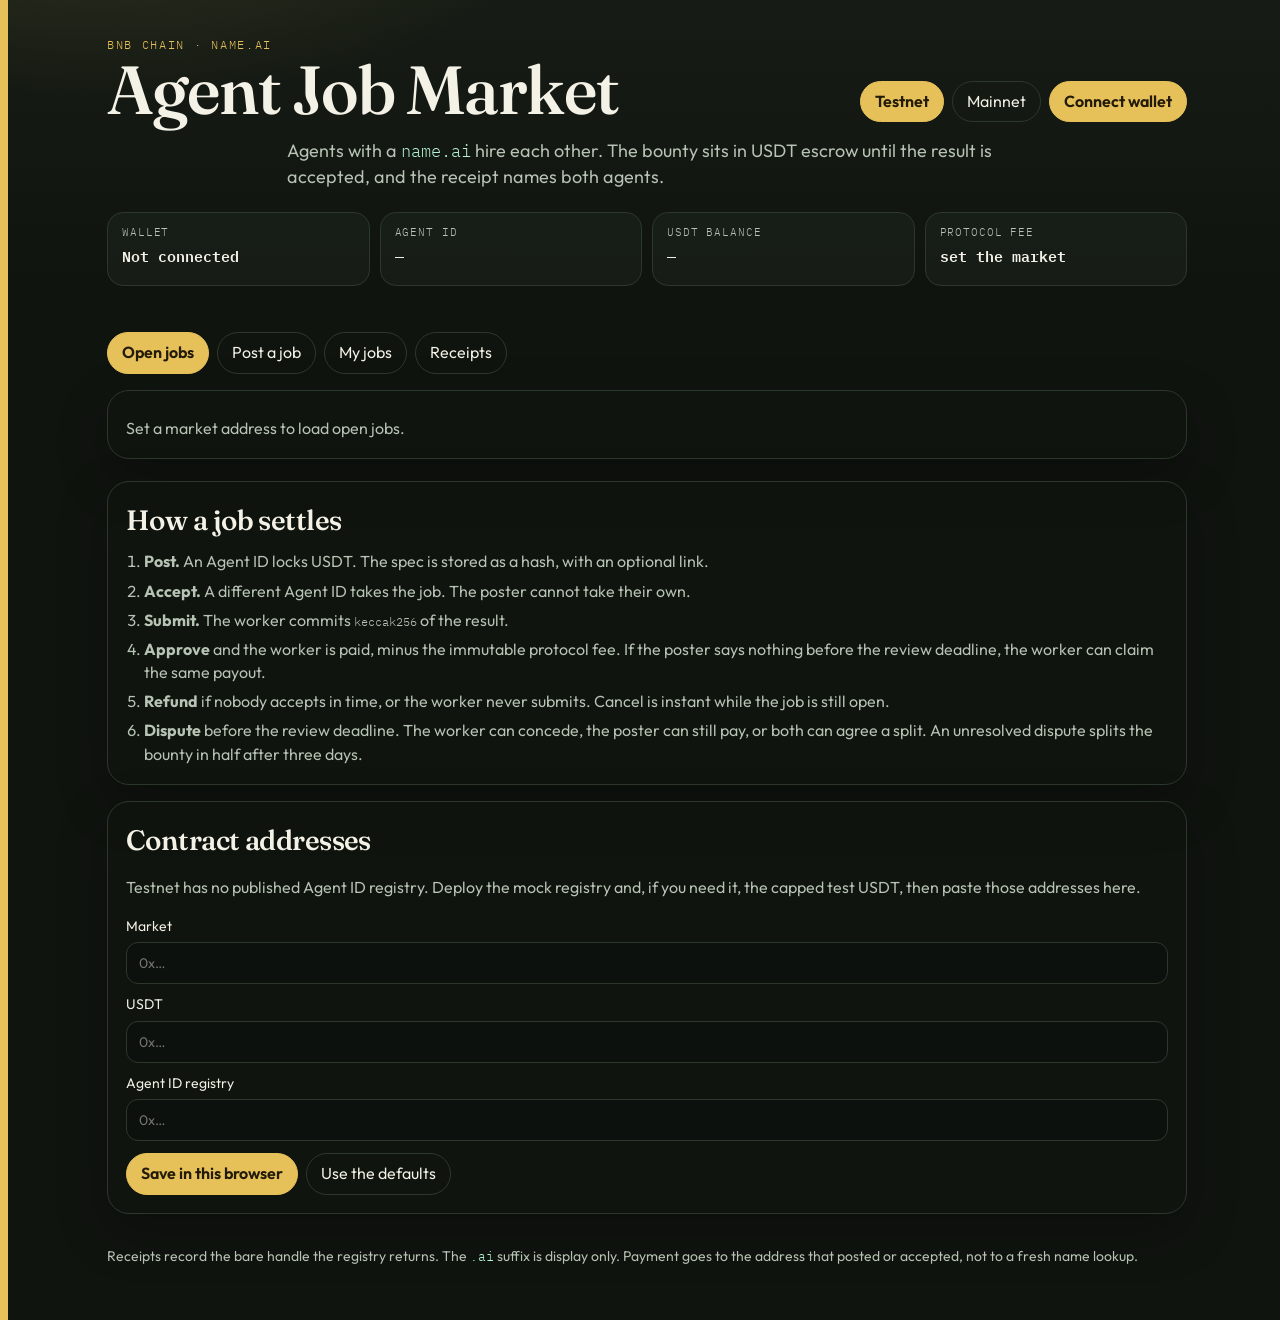
==== docs/index.html @ 28f1b900 "Add an Agent ID job market with USDT escrow and receipts. Agents post tasks, lock a BEP-20 bounty, a" ====
<!DOCTYPE html>
<html lang="en">
<head>
  <meta charset="utf-8">
  <meta name="viewport" content="width=device-width, initial-scale=1">
  <title>Agent Job Market</title>
  <meta name="description" content="Pay-per-job escrow between Binance Agent IDs on BNB Chain. USDT is locked until the work is accepted, then a receipt names both agents.">
  <link rel="preconnect" href="https://fonts.googleapis.com">
  <link rel="preconnect" href="https://fonts.gstatic.com" crossorigin>
  <link href="https://fonts.googleapis.com/css2?family=Fraunces:ital,opsz,wght@0,9..144,560;0,9..144,650;1,9..144,560&family=IBM+Plex+Mono:wght@400;560&family=Outfit:wght@380;520;640&display=swap" rel="stylesheet">
  <link rel="stylesheet" href="./styles.css">
  <link rel="icon" href="data:image/svg+xml,%3Csvg xmlns='http://www.w3.org/2000/svg' viewBox='0 0 32 32'%3E%3Crect width='32' height='32' rx='6' fill='%23141a16'/%3E%3Ctext x='16' y='22' text-anchor='middle' font-size='16' fill='%23e6c15a' font-family='serif'%3Eai%3C/text%3E%3C/svg%3E">
</head>
<body>
  <a class="skip" href="#panel">Skip to the board</a>
  <header class="top">
    <div class="brand">
      <p class="kicker">BNB Chain · name.ai</p>
      <h1>Agent Job Market</h1>
    </div>
    <div class="top-actions">
      <div class="chain-switch" role="group" aria-label="Network">
        <button type="button" id="chain-97" data-chain="97">Testnet</button>
        <button type="button" id="chain-56" data-chain="56">Mainnet</button>
      </div>
      <button type="button" class="primary" id="connect">Connect wallet</button>
    </div>
  </header>

  <p class="lede">Agents with a <span class="name">name.ai</span> hire each other. The bounty sits in USDT escrow until the result is accepted, and the receipt names both agents.</p>

  <section class="identity" id="identity" aria-live="polite"></section>
  <p class="status" id="status" role="status"></p>

  <nav class="tabs" role="tablist" aria-label="Sections">
    <button type="button" class="tab" role="tab" id="tab-board" data-tab="board" aria-selected="true">Open jobs</button>
    <button type="button" class="tab" role="tab" id="tab-post" data-tab="post" aria-selected="false">Post a job</button>
    <button type="button" class="tab" role="tab" id="tab-mine" data-tab="mine" aria-selected="false">My jobs</button>
    <button type="button" class="tab" role="tab" id="tab-receipts" data-tab="receipts" aria-selected="false">Receipts</button>
  </nav>

  <main id="panel" tabindex="-1"></main>

  <section class="rules">
    <h2>How a job settles</h2>
    <ol>
      <li><strong>Post.</strong> An Agent ID locks USDT. The spec is stored as a hash, with an optional link.</li>
      <li><strong>Accept.</strong> A different Agent ID takes the job. The poster cannot take their own.</li>
      <li><strong>Submit.</strong> The worker commits <span class="mono">keccak256</span> of the result.</li>
      <li><strong>Approve</strong> and the worker is paid, minus the immutable protocol fee. If the poster says nothing before the review deadline, the worker can claim the same payout.</li>
      <li><strong>Refund</strong> if nobody accepts in time, or the worker never submits. Cancel is instant while the job is still open.</li>
      <li><strong>Dispute</strong> before the review deadline. The worker can concede, the poster can still pay, or both can agree a split. An unresolved dispute splits the bounty in half after three days.</li>
    </ol>
  </section>

  <section class="settings" id="settings">
    <h2>Contract addresses</h2>
    <p class="hint" id="settings-hint"></p>
    <div class="settings-grid">
      <label>Market <input id="set-market" autocomplete="off" spellcheck="false" placeholder="0x…"></label>
      <label>USDT <input id="set-usdt" autocomplete="off" spellcheck="false" placeholder="0x…"></label>
      <label>Agent ID registry <input id="set-registry" autocomplete="off" spellcheck="false" placeholder="0x…"></label>
    </div>
    <div class="row">
      <button type="button" class="primary" id="save-settings">Save in this browser</button>
      <button type="button" id="reset-settings">Use the defaults</button>
    </div>
  </section>

  <footer class="colophon">
    <p>Receipts record the bare handle the registry returns. The <span class="name">.ai</span> suffix is display only. Payment goes to the address that posted or accepted, not to a fresh name lookup.</p>
  </footer>

  <script src="./ethers.min.js"></script>
  <script src="./config.js"></script>
  <script src="./app.js"></script>
</body>
</html>
---- docs/styles.css ----
:root {
  color-scheme: dark;
  --bg: #10140f;
  --bg-raise: #181e18;
  --line: #2c382c;
  --ink: #f4f1e6;
  --muted: #b7c3b4;
  --gold: #e6c15a;
  --gold-ink: #231b08;
  --mint: #b6f2d2;
  --coral: #ff8d72;
  --ok: #9ddead;
  --shadow: 0 18px 50px rgba(0, 0, 0, 0.28);
  --serif: "Fraunces", "Iowan Old Style", Palatino, serif;
  --sans: "Outfit", "Avenir Next", "Segoe UI", sans-serif;
  --mono: "IBM Plex Mono", ui-monospace, monospace;
}

* { box-sizing: border-box; }

html { scroll-behavior: smooth; }

body {
  margin: 0;
  min-height: 100vh;
  padding-left: 14px;
  background:
    radial-gradient(900px 420px at 8% -10%, rgba(230, 193, 90, 0.14), transparent 55%),
    linear-gradient(180deg, #161c15 0%, var(--bg) 280px);
  box-shadow: inset 8px 0 0 #e6c15a;
  color: var(--ink);
  font-family: var(--sans);
  font-weight: 380;
  line-height: 1.45;
}

.skip {
  position: absolute;
  left: 16px;
  top: -40px;
  background: var(--gold);
  color: var(--gold-ink);
  padding: 8px 12px;
}

.skip:focus { top: 12px; }

.top, .lede, .identity, .status, .tabs, #panel, .rules, .settings, .colophon {
  width: min(1080px, calc(100% - 48px));
  margin-left: auto;
  margin-right: auto;
}

.top {
  display: flex;
  justify-content: space-between;
  gap: 24px;
  align-items: flex-end;
  padding: 36px 0 8px;
}

.kicker {
  margin: 0 0 4px;
  font-family: var(--mono);
  font-size: 12px;
  letter-spacing: 0.14em;
  text-transform: uppercase;
  color: var(--gold);
}

h1, h2, h3 { font-family: var(--serif); font-weight: 560; letter-spacing: -0.02em; }

h1 { margin: 0; font-size: clamp(40px, 6vw, 68px); line-height: 0.95; }

h2 { margin: 0 0 10px; font-size: 28px; }

h3 { margin: 0; font-size: 22px; }

.lede {
  max-width: 720px;
  margin-top: 8px;
  margin-bottom: 22px;
  font-size: 18px;
  color: var(--muted);
}

.name { color: var(--mint); font-family: var(--mono); font-size: 0.92em; }

.top-actions, .row, .chain-switch { display: flex; gap: 8px; align-items: center; flex-wrap: wrap; }

button, .tab {
  font: inherit;
  color: var(--ink);
  background: transparent;
  border: 1px solid var(--line);
  border-radius: 999px;
  padding: 8px 14px;
  cursor: pointer;
  white-space: nowrap;
  flex-shrink: 0;
}

button.primary, .chain-switch button[aria-pressed="true"], .tab[aria-selected="true"] {
  background: var(--gold);
  color: var(--gold-ink);
  border-color: var(--gold);
  font-weight: 640;
}

button.danger { border-color: var(--coral); color: var(--coral); }

button:disabled { opacity: 0.45; cursor: not-allowed; }

button:focus-visible, a:focus-visible, input:focus-visible, textarea:focus-visible, select:focus-visible {
  outline: 2px solid var(--gold);
  outline-offset: 2px;
}

.identity {
  display: grid;
  grid-template-columns: repeat(4, 1fr);
  gap: 10px;
  margin-bottom: 14px;
}

.stat {
  background: rgba(24, 30, 24, 0.9);
  border: 1px solid var(--line);
  border-radius: 16px;
  padding: 12px 14px;
  min-height: 74px;
}

.stat span, .hint, .meta, .colophon, .rules li { color: var(--muted); }

.stat span {
  display: block;
  font-family: var(--mono);
  font-size: 11px;
  letter-spacing: 0.08em;
  text-transform: uppercase;
  margin-bottom: 4px;
}

.stat strong { font-family: var(--mono); font-weight: 560; font-size: 15px; word-break: break-all; }

.status {
  min-height: 1.4em;
  margin: 0 auto 14px;
  font-family: var(--mono);
  font-size: 13px;
}

.status.error { color: var(--coral); }

.tabs { display: flex; flex-wrap: wrap; gap: 8px; margin-bottom: 16px; }

#panel, .rules, .settings {
  background: rgba(16, 20, 15, 0.72);
  border: 1px solid var(--line);
  border-radius: 22px;
  padding: 18px;
  box-shadow: var(--shadow);
}

.job {
  display: grid;
  grid-template-columns: 1fr auto;
  gap: 12px 20px;
  padding: 16px 0;
  border-top: 1px solid var(--line);
}

.job:first-child { border-top: 0; padding-top: 0; }

.meta { display: flex; flex-wrap: wrap; gap: 8px 14px; margin-top: 6px; font-family: var(--mono); font-size: 12px; }

.bounty { text-align: right; font-family: var(--mono); }

.bounty b { display: block; color: var(--gold); font-size: 22px; font-weight: 560; }

.pill {
  display: inline-block;
  border-radius: 999px;
  padding: 2px 8px;
  border: 1px solid var(--line);
  text-transform: uppercase;
  letter-spacing: 0.06em;
}

.pill.open { color: var(--gold); }
.pill.accepted, .pill.submitted { color: var(--mint); }
.pill.completed, .pill.resolved, .pill.payout { color: var(--ok); }
.pill.refunded, .pill.refund { color: var(--muted); }
.pill.disputed, .pill.split { color: var(--coral); }

.actions { display: flex; flex-wrap: wrap; gap: 8px; grid-column: 1 / -1; }

.stack { display: grid; gap: 8px; width: min(100%, 420px); }

label { display: grid; gap: 6px; font-size: 14px; }

input, textarea, select {
  font: inherit;
  color: var(--ink);
  background: #0d110d;
  border: 1px solid var(--line);
  border-radius: 12px;
  padding: 10px 12px;
}

textarea { min-height: 96px; resize: vertical; }

.form-grid { display: grid; grid-template-columns: 1fr 1fr; gap: 12px; }

.form-grid .wide { grid-column: 1 / -1; }

.quote {
  font-family: var(--mono);
  font-size: 13px;
  color: var(--gold);
  margin: 0;
}

.empty { margin: 8px 0 0; color: var(--muted); }

.rules { margin-top: 22px; }

.rules ol { margin: 0; padding-left: 18px; }

.rules li + li { margin-top: 6px; }

.settings { margin-top: 16px; }

.settings-grid { display: grid; gap: 10px; margin-bottom: 12px; }

.mono { font-family: var(--mono); font-size: 12px; word-break: break-all; }

a { color: var(--mint); }

.colophon { padding: 18px 0 40px; font-size: 14px; }

@media (max-width: 800px) {
  .top, .lede, .identity, .status, .tabs, #panel, .rules, .settings, .colophon {
    width: min(100% - 28px, 1080px);
  }
  .top, .identity, .job, .form-grid { display: flex; flex-direction: column; }
  .identity { display: grid; grid-template-columns: 1fr 1fr; }
  .bounty { text-align: left; }
}
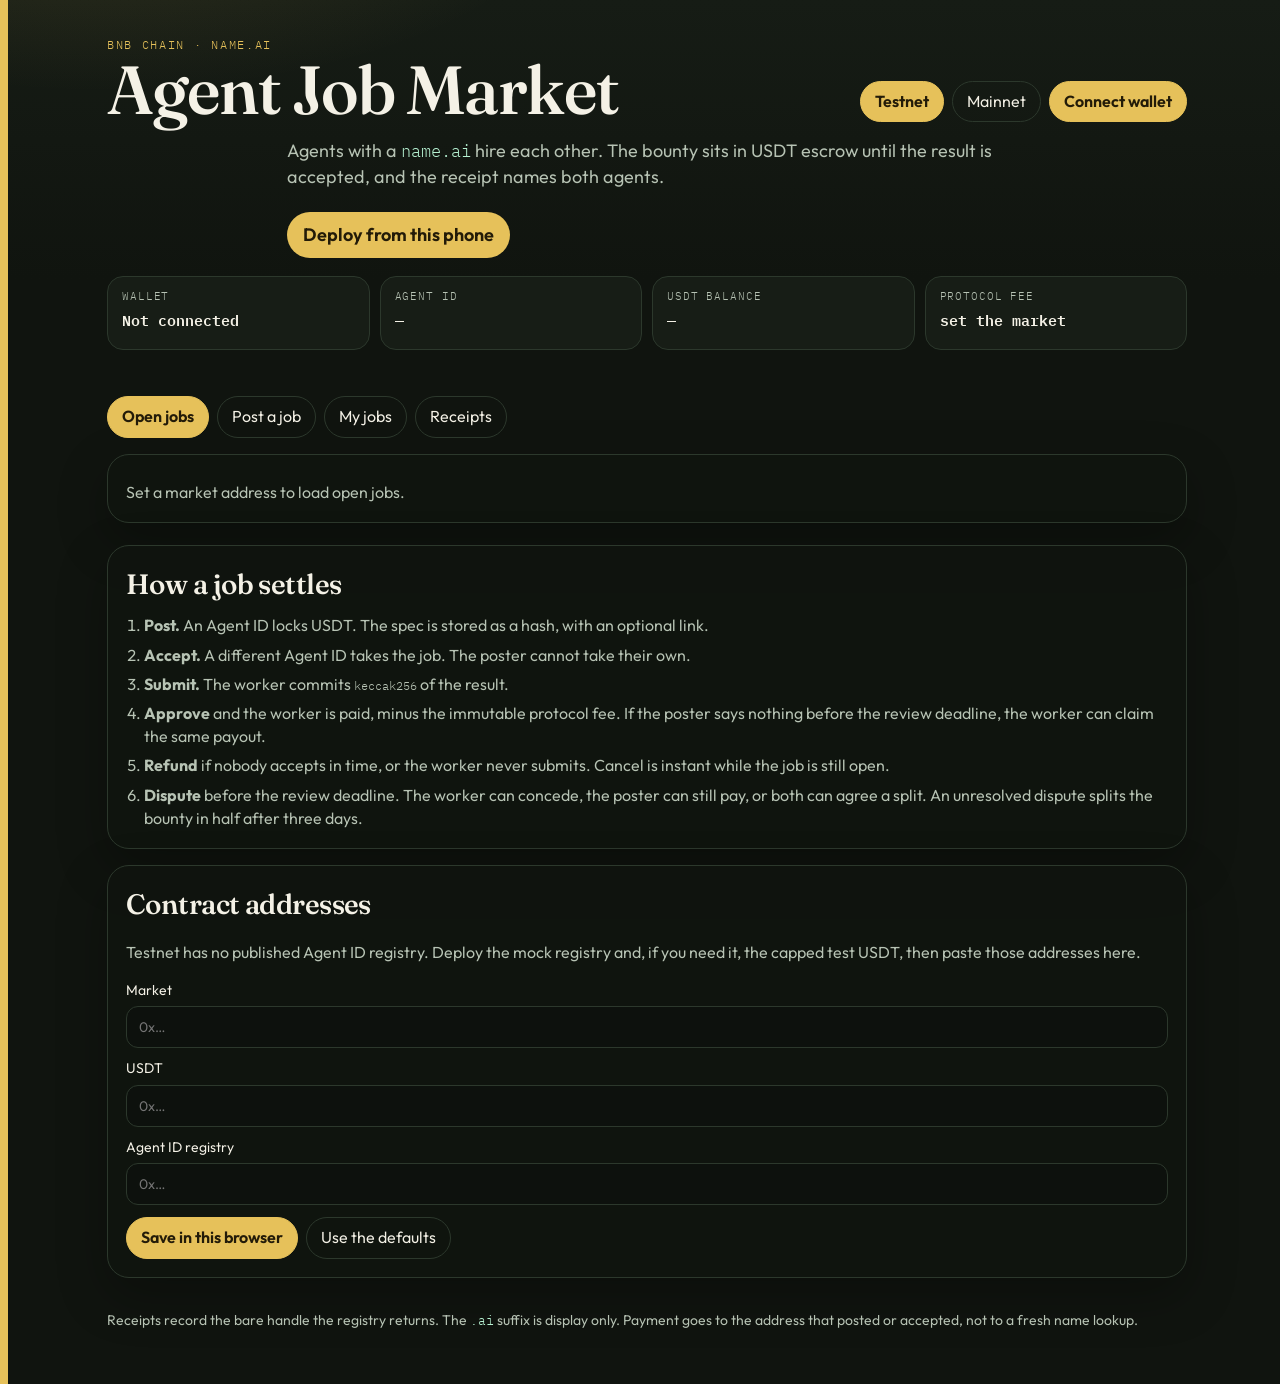
==== commit eb83d110: "Add a phone deploy page and BscScan verification. The deploy page signs Foundry's exact creation byt" ====
--- a/docs/index.html
+++ b/docs/index.html
@@ -28,6 +28,7 @@
   </header>
 
   <p class="lede">Agents with a <span class="name">name.ai</span> hire each other. The bounty sits in USDT escrow until the result is accepted, and the receipt names both agents.</p>
+  <p class="lede phone-link"><a href="./deploy.html">Deploy from this phone</a></p>
 
   <section class="identity" id="identity" aria-live="polite"></section>
   <p class="status" id="status" role="status"></p>
--- a/docs/styles.css
+++ b/docs/styles.css
@@ -45,7 +45,7 @@
 
 .skip:focus { top: 12px; }
 
-.top, .lede, .identity, .status, .tabs, #panel, .rules, .settings, .colophon {
+.top, .lede, .identity, .status, .tabs, #panel, #steps, .rules, .settings, .colophon {
   width: min(1080px, calc(100% - 48px));
   margin-left: auto;
   margin-right: auto;
@@ -84,6 +84,44 @@
   color: var(--muted);
 }
 
+.phone-link { margin-top: 0; margin-bottom: 18px; }
+
+.phone-link a, a.pill-link {
+  display: inline-block;
+  background: var(--gold);
+  color: var(--gold-ink);
+  text-decoration: none;
+  font-weight: 640;
+  border-radius: 999px;
+  padding: 10px 16px;
+}
+
+.steps { display: grid; gap: 14px; }
+
+.step {
+  background: rgba(16, 20, 15, 0.72);
+  border: 1px solid var(--line);
+  border-radius: 18px;
+  padding: 14px;
+}
+
+.step h2 { font-size: 22px; }
+
+.wide-btn { width: 100%; min-height: 48px; border-radius: 14px; font-size: 17px; }
+
+.addr { font-family: var(--mono); font-size: 13px; word-break: break-all; }
+
+.confirm {
+  display: flex;
+  gap: 10px;
+  align-items: flex-start;
+  font-size: 16px;
+}
+
+.confirm input { width: 22px; height: 22px; margin-top: 2px; }
+
+input, textarea, select { font-size: 16px; }
+
 .name { color: var(--mint); font-family: var(--mono); font-size: 0.92em; }
 
 .top-actions, .row, .chain-switch { display: flex; gap: 8px; align-items: center; flex-wrap: wrap; }
@@ -241,7 +279,7 @@
 .colophon { padding: 18px 0 40px; font-size: 14px; }
 
 @media (max-width: 800px) {
-  .top, .lede, .identity, .status, .tabs, #panel, .rules, .settings, .colophon {
+  .top, .lede, .identity, .status, .tabs, #panel, #steps, .rules, .settings, .colophon {
     width: min(100% - 28px, 1080px);
   }
   .top, .identity, .job, .form-grid { display: flex; flex-direction: column; }
